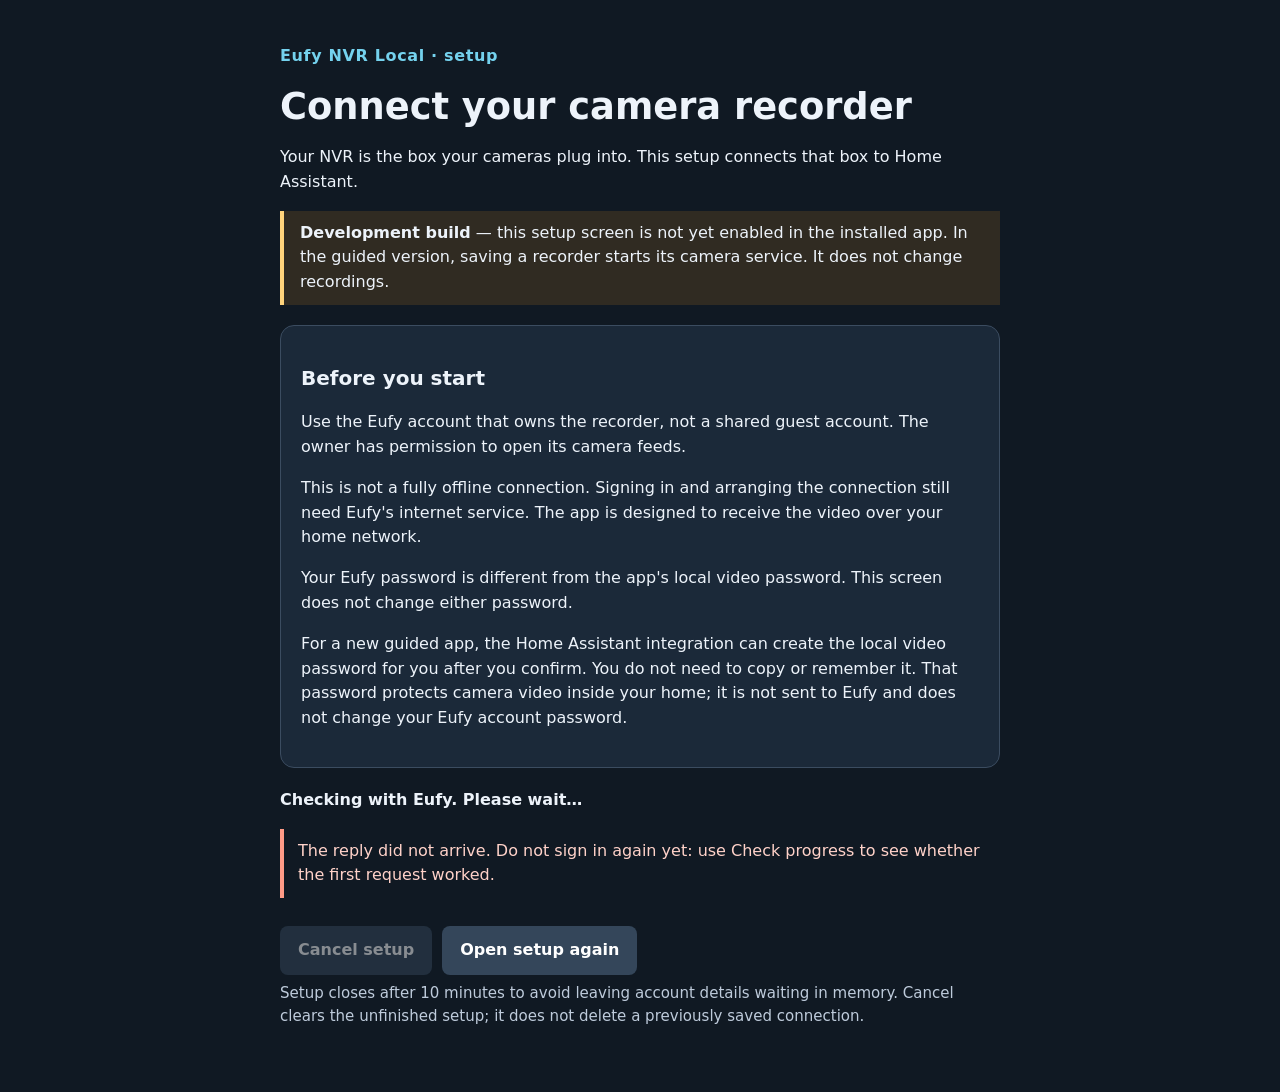
==== bridge/setup_ui/index.html @ 293685d5 "Prepare Eufy NVR Local experimental source preview Source-first EFX preview with guided setup, attri" ====
<!doctype html>
<html lang="en">
<head>
<meta charset="utf-8">
<meta name="viewport" content="width=device-width,initial-scale=1">
<title>Eufy NVR setup</title>
<link rel="stylesheet" href="setup.css">
<script type="module" src="setup.js"></script>
</head>
<body>
<main>
  <p class="eyebrow">Eufy NVR Local · setup</p>
  <h1>Connect your camera recorder</h1>
  <p>Your NVR is the box your cameras plug into. This setup connects that box to Home Assistant.</p>
  <aside><strong>Development build</strong> — this setup screen is not yet enabled in the installed app.
    In the guided version, saving a recorder starts its camera service. It does not change recordings.</aside>
  <section class="notice">
    <h2>Before you start</h2>
    <p>Use the Eufy account that owns the recorder, not a shared guest account. The owner has permission to open its camera feeds.</p>
    <p>This is not a fully offline connection. Signing in and arranging the connection still need Eufy's internet service.
       The app is designed to receive the video over your home network.</p>
    <p>Your Eufy password is different from the app's local video password. This screen does not change either password.</p>
    <p>For a new guided app, the Home Assistant integration can create the local video password for you after you confirm.
       You do not need to copy or remember it. That password protects camera video inside your home;
       it is not sent to Eufy and does not change your Eufy account password.</p>
  </section>
  <p id="status" role="status" aria-live="polite">Opening a protected setup session…</p>
  <p id="error" role="alert" hidden></p>
  <section id="service" class="notice" hidden>
    <h2>Camera service</h2>
    <p id="service-status"></p>
    <p class="help">A running service means the video software has started. Open a camera tile to check the actual picture.
      This screen does not change recording settings or restart Home Assistant.</p>
    <button id="retry-service" type="button" class="secondary" hidden>Try the connection again</button>
    <p id="remembered-status" class="help" hidden></p>
    <button id="forget-sign-in" type="button" class="secondary" hidden>Forget saved sign-in</button>
  </section>
  <form id="credentials" hidden>
    <h2>1. Sign in to Eufy</h2>
    <label for="email">Eufy email address</label>
    <input id="email" type="email" required maxlength="320" autocomplete="username" aria-describedby="email-help">
    <p id="email-help" class="help">Use the same email you use in the Eufy phone app. This tells Eufy which account owns your recorder.</p>
    <label for="password">Eufy password</label>
    <input id="password" type="password" required maxlength="1024" autocomplete="current-password" aria-describedby="password-help">
    <p id="password-help" class="help">This proves the account is yours. Normally the setup clears your password after signing in
      and saves a temporary access token instead.</p>
    <label><input id="remember" type="checkbox" aria-describedby="remember-help"> Remember my Eufy sign-in</label>
    <p id="remember-help" class="help">Optional and off by default. When you tick this and save your recorder, the app keeps your
      email and password in its private data so it can sign in again if Eufy rejects the saved access token.
      The app does not encrypt this saved password; someone who can read the app's private files or backups could read it.
      Protect your backups. A picture check, email code or failed renewal still needs your help.
      Forget saved sign-in removes it from the current app data, not from older backups, and does not change your Eufy password.</p>
    <label for="country">Account country</label>
    <select id="country" required aria-describedby="country-help">
      <option value="">Choose your account country</option>
      <option value="AU">Australia</option><option value="AT">Austria</option><option value="BE">Belgium</option>
      <option value="CA">Canada</option><option value="DK">Denmark</option><option value="FI">Finland</option>
      <option value="FR">France</option><option value="DE">Germany</option><option value="IE">Ireland</option>
      <option value="IT">Italy</option><option value="JP">Japan</option><option value="NL">Netherlands</option>
      <option value="NZ">New Zealand</option><option value="NO">Norway</option><option value="PL">Poland</option>
      <option value="PT">Portugal</option><option value="SG">Singapore</option><option value="ES">Spain</option>
      <option value="SE">Sweden</option><option value="CH">Switzerland</option>
      <option value="GB">United Kingdom</option><option value="US">United States</option>
    </select>
    <p id="country-help" class="help">Choose where your Eufy account is registered, not where you are travelling today.
      For an Australian account, choose Australia. If your country is missing, stop and ask for support; do not choose a different country.</p>
    <details>
      <summary>Server group — an advanced setting</summary>
      <label for="region">Eufy login server</label>
      <select id="region" aria-describedby="region-help">
        <option value="US">US server group</option><option value="EU">EU server group</option><option value="IE">IE server group</option>
      </select>
      <p id="region-help" class="help">This selects the Eufy service we ask to sign you in. It does not change your account country.
        The Australian installation tested for this project uses US. Keep your known working setting.
        If you do not know it and sign-in fails, ask for help instead of trying every group repeatedly.</p>
    </details>
    <button type="submit" data-action>Sign in</button>
  </form>
  <form id="captcha" hidden>
    <h2>2. Read the picture</h2>
    <p>Eufy wants to check that a person is signing in. Type the letters or numbers shown below. This does not change your password.</p>
    <img id="captcha-image" alt="Eufy picture challenge. Read the letters or numbers and enter them below.">
    <label for="answer">Letters or numbers in the picture</label>
    <input id="answer" maxlength="128" required autocomplete="off" spellcheck="false">
    <button type="submit" data-action>Check answer</button>
  </form>
  <form id="email-code" hidden>
    <h2>2. Check your email</h2>
    <p>Eufy needs another check before allowing this sign-in. Look for its six-digit email code, including in your junk folder.
      Enter it here to prove you can access the account's email.</p>
    <label for="code">Six-digit code</label>
    <input id="code" inputmode="numeric" pattern="[0-9]{6}" maxlength="6" required autocomplete="one-time-code">
    <p class="help">Do not post the code in screenshots or messages. If it never arrives, cancel and ask for help.
      Repeated sign-in attempts can temporarily lock the account.</p>
    <button type="submit" data-action>Check code</button>
  </form>
  <form id="recorder" hidden>
    <h2>3. Choose your recorder</h2>
    <p>This chooses which recorder Home Assistant will connect to. It does not erase recordings, move cameras or reset the recorder.
      Saving replaces this app's saved account connection.</p>
    <label for="selection">Your recorder</label>
    <select id="selection" required></select>
    <p class="help">Only supported T8N00 recorders appear. If two have the same name, give them different names in the Eufy app first,
      then cancel and start again. Do not guess.</p>
    <button type="submit" data-action>Save this recorder</button>
  </form>
  <section id="complete" hidden>
    <h2>Account connection saved</h2>
    <p>The app now has permission details for your chosen recorder. That is not yet proof that video works.</p>
    <p>If a camera-service status appears above, follow that message, then open a camera tile to check the picture.
      No recording settings were changed.</p>
  </section>
  <div class="actions">
    <button id="check" type="button" class="secondary" hidden>Check progress</button>
    <button id="cancel" type="button" class="secondary" disabled>Cancel setup</button>
    <button id="reopen" type="button" class="secondary" hidden>Open setup again</button>
  </div>
  <p class="help">Setup closes after 10 minutes to avoid leaving account details waiting in memory. Cancel clears the unfinished setup;
    it does not delete a previously saved connection.</p>
  <noscript>This setup needs JavaScript to send your details safely. Enable it for your Home Assistant page, then reload.</noscript>
</main>
</body>
</html>
---- bridge/setup_ui/setup.css ----
:root{color-scheme:light dark;font-family:system-ui,sans-serif;line-height:1.55;background:#101923;color:#edf3fa}
*{box-sizing:border-box}body{margin:0}main{max-width:760px;margin:auto;padding:28px 20px 48px}
h1{font-size:clamp(1.7rem,5vw,2.3rem);line-height:1.2;margin:.4em 0}h2{font-size:1.25rem}
.eyebrow{color:#74d2ee;font-weight:650;letter-spacing:.04em}.notice,form,#complete{background:#1b2939;border:1px solid #3b4c60;border-radius:14px;padding:20px;margin:20px 0}
aside{border-left:4px solid #ffd47c;padding:10px 16px;background:#302b22}
label{display:block;font-weight:650;margin:18px 0 6px}input,select{width:100%;font:inherit;border:1px solid #8e9db0;border-radius:8px;padding:11px;background:#101923;color:#fff}
.help{color:#becbdb;font-size:.94rem;margin-top:7px}button{font:inherit;font-weight:650;border:0;border-radius:8px;padding:12px 18px;background:#83dcf1;color:#10232b;cursor:pointer;margin-top:12px;min-height:46px}
button.secondary{background:#34465a;color:#fff}button:disabled{opacity:.5;cursor:not-allowed}
:focus-visible{outline:3px solid #ffd47c;outline-offset:3px}summary{cursor:pointer;color:#8edff2;padding:8px 0}
.actions{display:flex;gap:10px;flex-wrap:wrap}#error{color:#ffd2c9;border-left:4px solid #ff9b87;padding:10px 14px}
#status{font-weight:650}#captcha-image{max-width:100%;max-height:160px;background:white;border-radius:6px}
[hidden]{display:none!important}
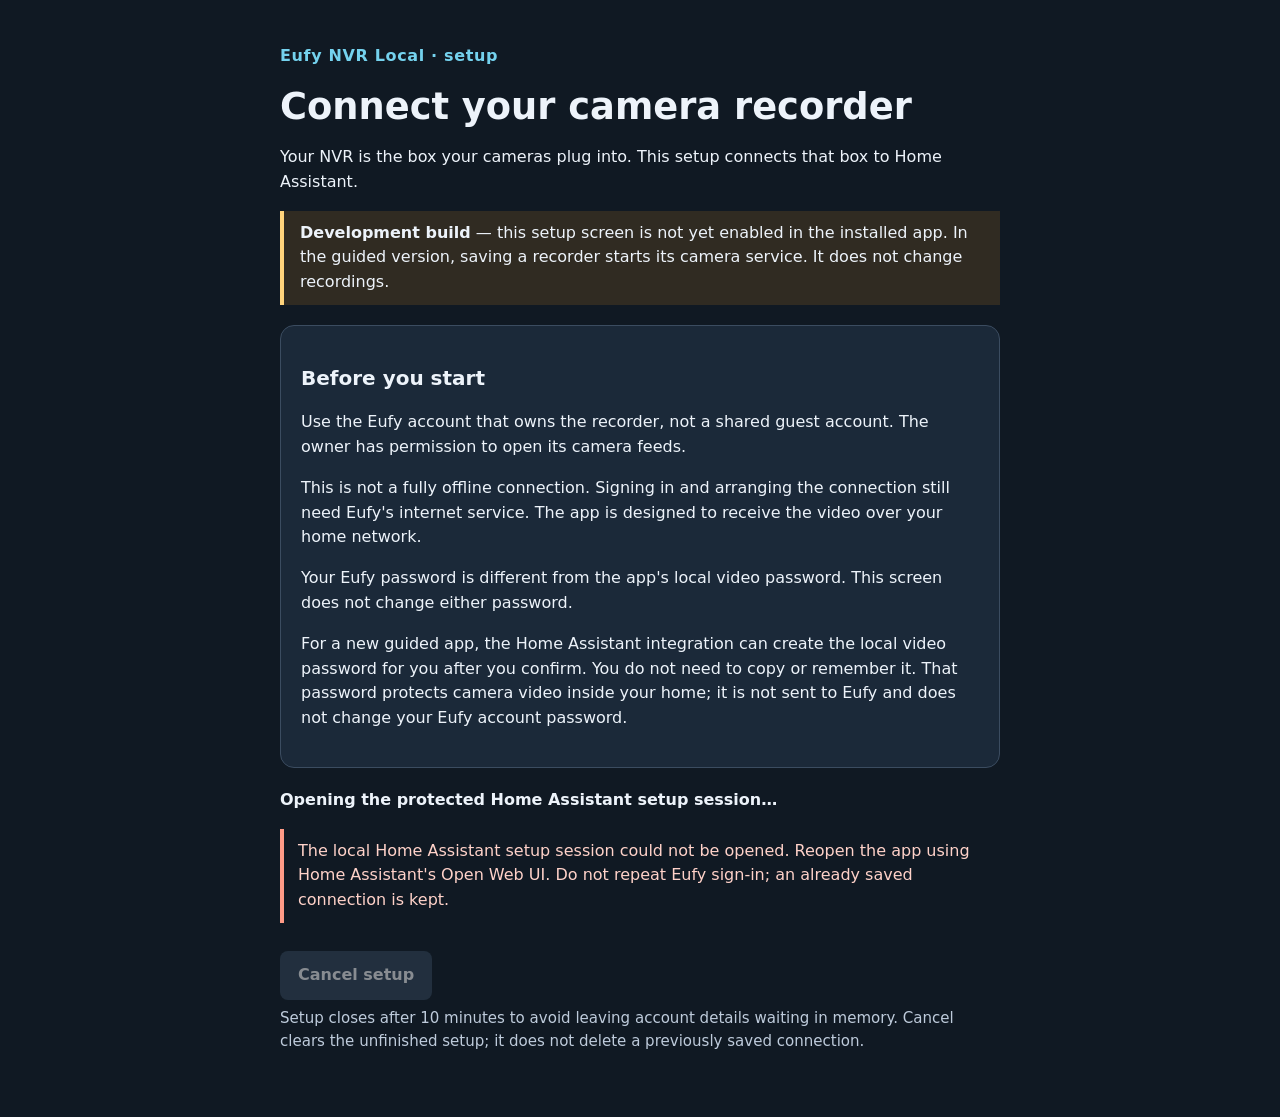
==== commit 94b58b65: "Display informational migration preflight in setup [skip ci]" ====
--- a/bridge/setup_ui/index.html
+++ b/bridge/setup_ui/index.html
@@ -29,6 +29,7 @@
   <section id="service" class="notice" hidden>
     <h2>Camera service</h2>
     <p id="service-status"></p>
+    <p id="switch-preflight" class="help" hidden></p>
     <p class="help">A running service means the video software has started. Open a camera tile to check the actual picture.
       This screen does not change recording settings or restart Home Assistant.</p>
     <button id="retry-service" type="button" class="secondary" hidden>Try the connection again</button>
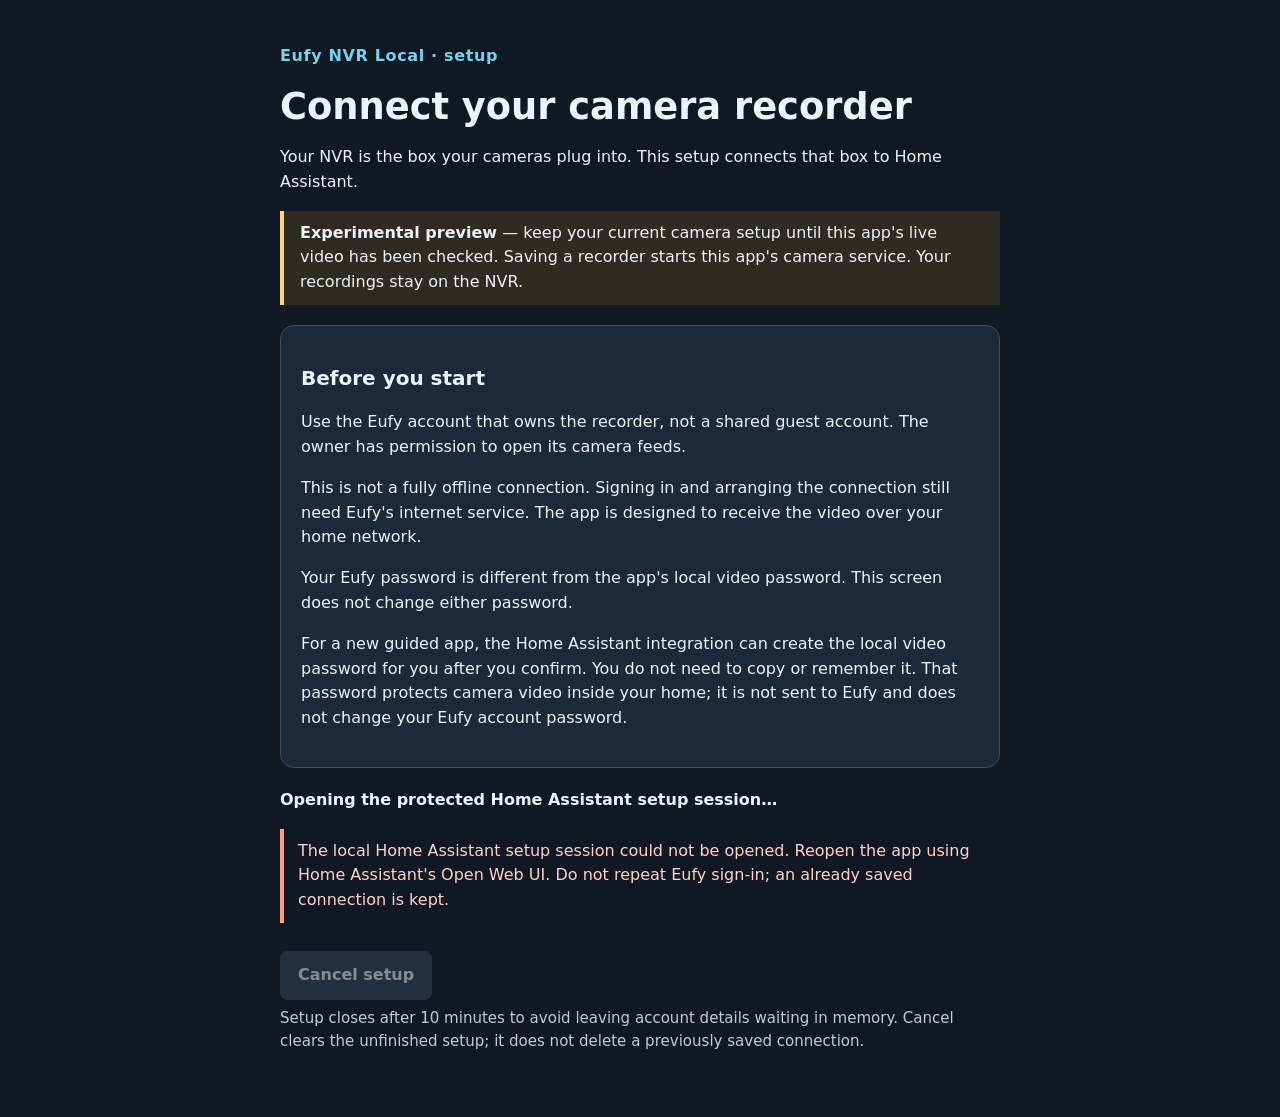
==== commit 4e4f00a4: "Prepare alpha.6 and clarify enabled experimental setup [skip ci]" ====
--- a/bridge/setup_ui/index.html
+++ b/bridge/setup_ui/index.html
@@ -12,8 +12,8 @@
   <p class="eyebrow">Eufy NVR Local · setup</p>
   <h1>Connect your camera recorder</h1>
   <p>Your NVR is the box your cameras plug into. This setup connects that box to Home Assistant.</p>
-  <aside><strong>Development build</strong> — this setup screen is not yet enabled in the installed app.
-    In the guided version, saving a recorder starts its camera service. It does not change recordings.</aside>
+  <aside><strong>Experimental preview</strong> — keep your current camera setup until this app's live video has been checked.
+    Saving a recorder starts this app's camera service. Your recordings stay on the NVR.</aside>
   <section class="notice">
     <h2>Before you start</h2>
     <p>Use the Eufy account that owns the recorder, not a shared guest account. The owner has permission to open its camera feeds.</p>
